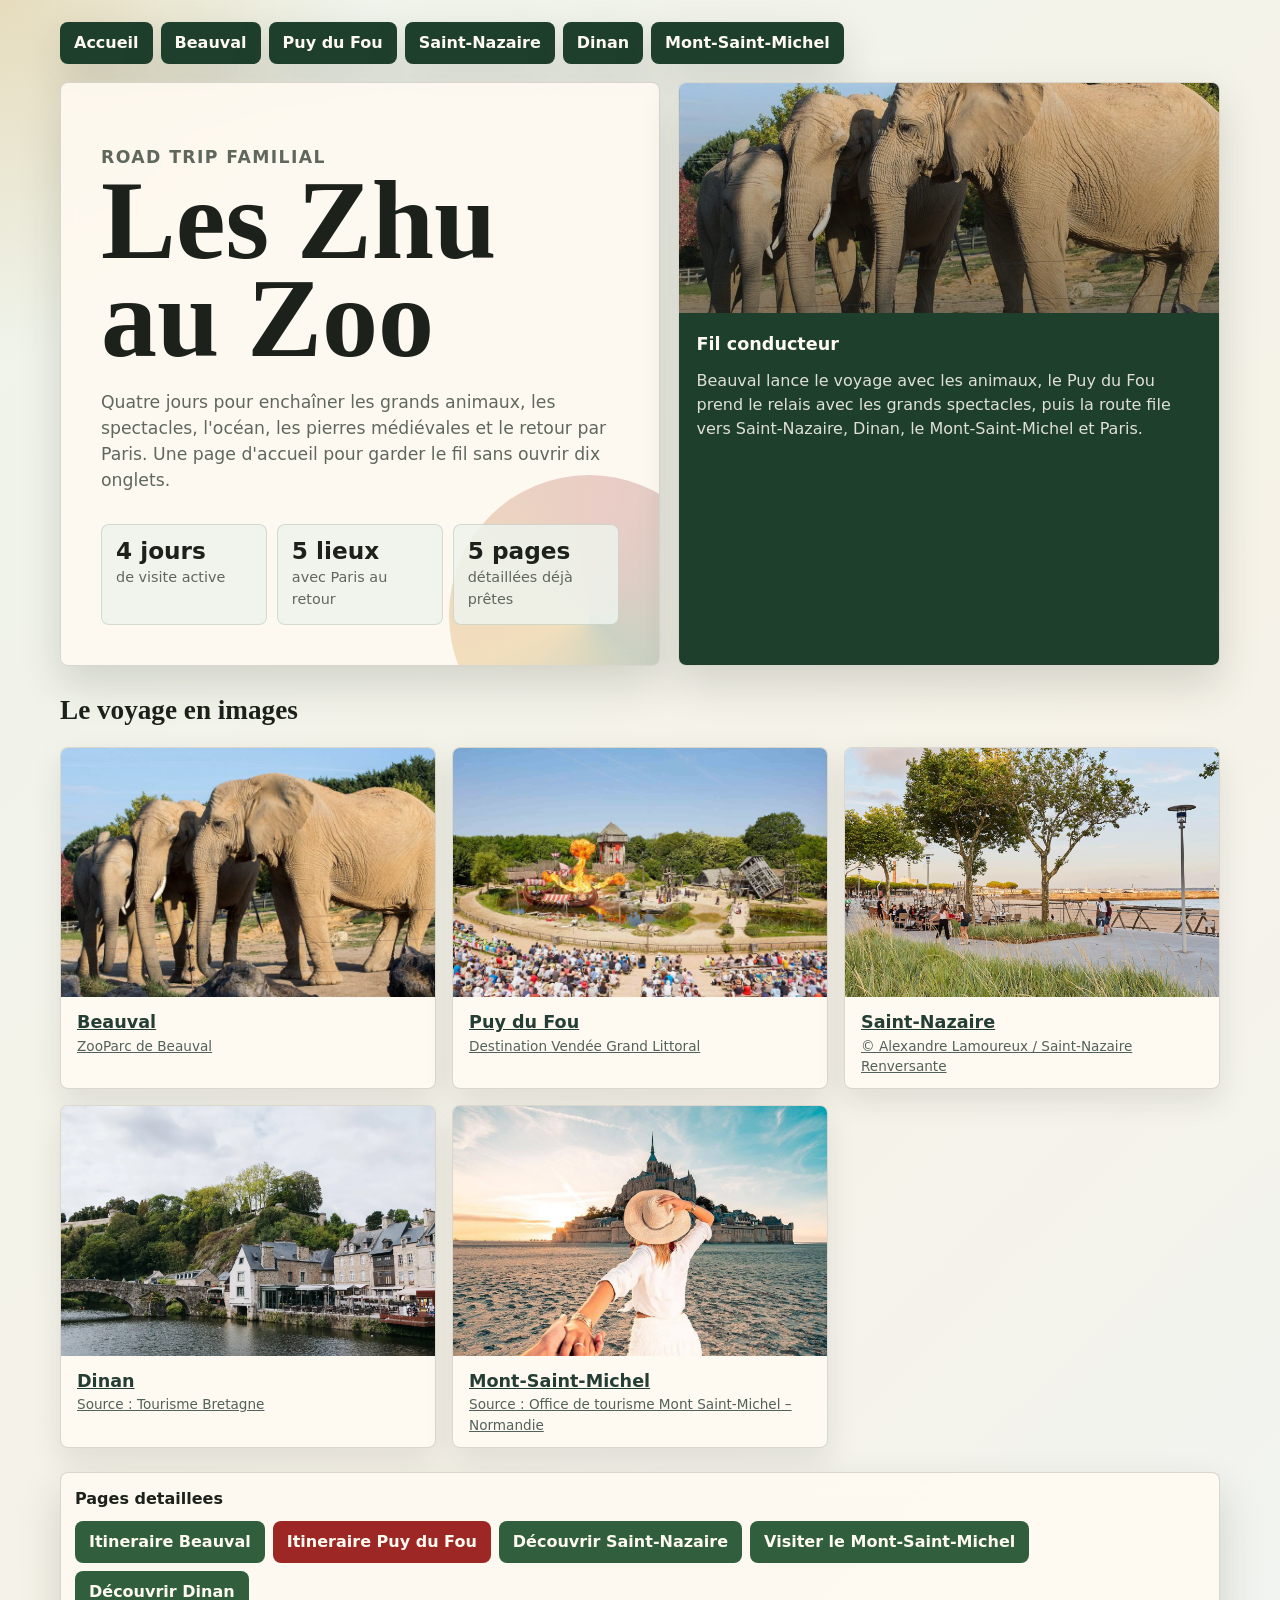
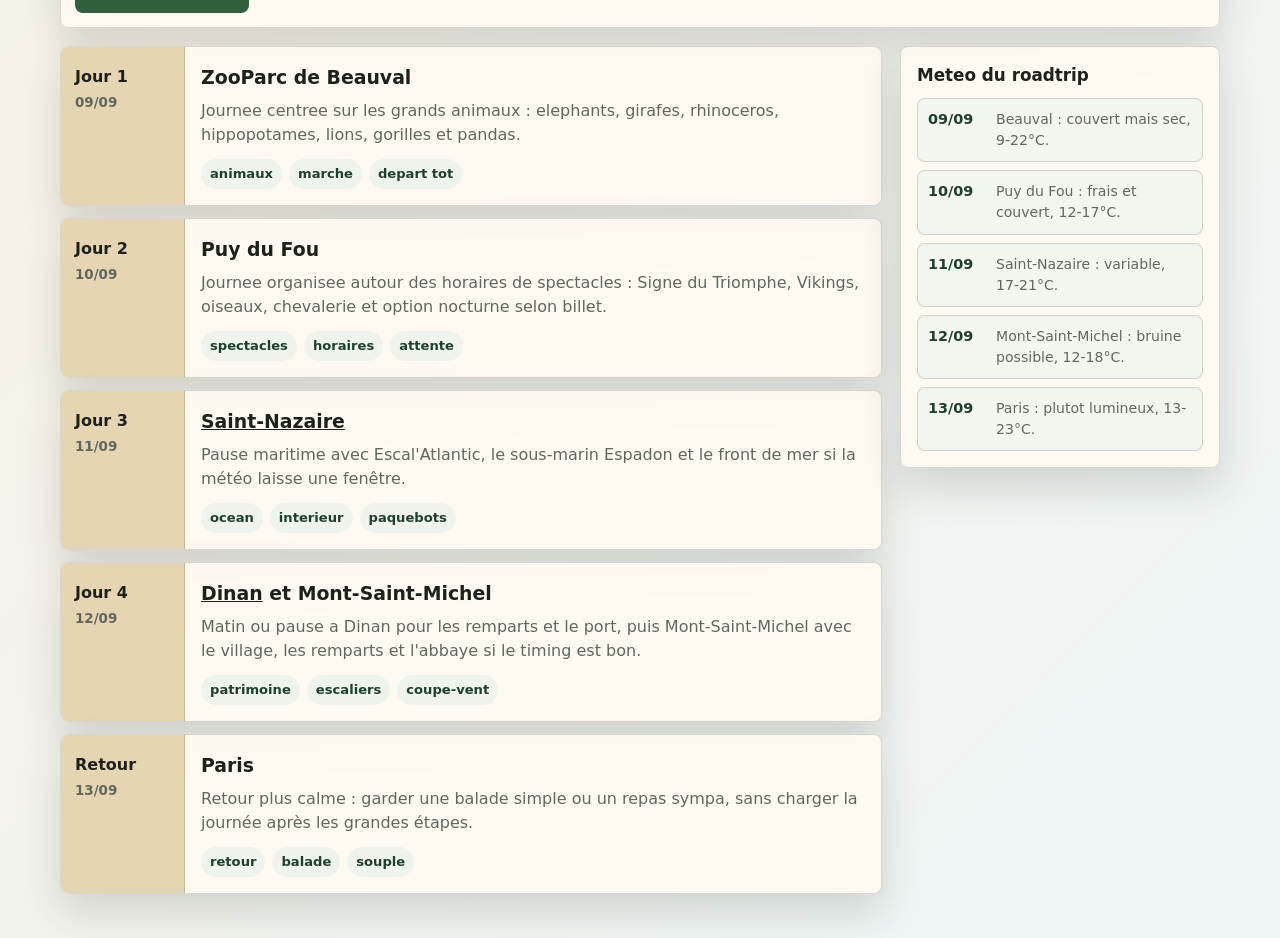
==== Nouveau dossier/index.html @ 9dd78cd7 "Add roadtrip itinerary files" ====
<!doctype html>
<html lang="fr">
<head>
  <meta charset="utf-8">
  <meta name="viewport" content="width=device-width, initial-scale=1">
  <title>Les Zhu au Zoo - Road trip 4 jours</title>
  <meta name="description" content="Page d'accueil du road trip Les Zhu au Zoo : Beauval, Puy du Fou, Saint-Nazaire, Mont-Saint-Michel et Paris.">
  <style>
    :root {
      --ink: #1d211b;
      --muted: #60685d;
      --paper: #f6f2e8;
      --white: #fffaf1;
      --green: #315f3e;
      --green-dark: #1f3f2d;
      --red: #9c2725;
      --gold: #cf9632;
      --blue: #cfe0e6;
      --line: rgba(29, 33, 27, .16);
      --shadow: 0 18px 42px rgba(35, 42, 31, .16);
    }

    * {
      box-sizing: border-box;
    }

    body {
      margin: 0;
      color: var(--ink);
      background:
        radial-gradient(circle at top left, rgba(207, 150, 50, .25), transparent 360px),
        linear-gradient(135deg, #eef4ec 0%, var(--paper) 48%, #edf5f7 100%);
      font-family: ui-sans-serif, system-ui, -apple-system, BlinkMacSystemFont, "Segoe UI", sans-serif;
      line-height: 1.5;
    }

    a {
      color: inherit;
    }

    .shell {
      width: min(1160px, calc(100% - 28px));
      margin: 0 auto;
      padding: 22px 0 44px;
    }

    .hero {
      min-height: 440px;
      display: grid;
      grid-template-columns: minmax(0, 1.05fr) minmax(290px, .95fr);
      gap: 18px;
      margin-bottom: 18px;
    }

    .top-nav { flex-wrap: wrap; gap: 8px;
      grid-column: 1 / -1;
      display: flex;
      justify-content: flex-start;
      flex-wrap: wrap;
      gap: 8px;
      flex-wrap: wrap;
      gap: 8px;
    }

    .home-link {
      display: inline-flex;
      align-items: center;
      justify-content: center;
      min-height: 42px;
      padding: 0 14px;
      border-radius: 8px;
      background: var(--green-dark);
      color: var(--white);
      text-decoration: none;
      font-weight: 850;
      box-shadow: var(--shadow);
    }

    .hero-main,
    .hero-map,
    .day,
    .quick-links,
    .weather {
      border: 1px solid var(--line);
      border-radius: 8px;
      background: rgba(255, 250, 241, .9);
      box-shadow: var(--shadow);
      backdrop-filter: blur(10px);
    }

    .hero-main {
      padding: clamp(22px, 5vw, 40px);
      display: flex;
      flex-direction: column;
      justify-content: space-between;
      overflow: hidden;
      position: relative;
    }

    .hero-main::after {
      content: "";
      position: absolute;
      right: -70px;
      bottom: -90px;
      width: 280px;
      height: 280px;
      border-radius: 50%;
      background: conic-gradient(from 130deg, rgba(49, 95, 62, .30), rgba(207, 150, 50, .32), rgba(156, 39, 37, .25), rgba(49, 95, 62, .30));
      opacity: .85;
    }

    .kicker {
      margin: 0 0 12px;
      color: var(--green-dark);
      font-size: .84rem;
      font-weight: 850;
      letter-spacing: .08em;
      text-transform: uppercase;
    }

    h1 {
      max-width: 11ch;
      margin: 0;
      font-family: Georgia, "Times New Roman", serif;
      font-size: clamp(3rem, 9vw, 7rem);
      line-height: .88;
      letter-spacing: 0;
    }

    .hero-main p {
      max-width: 65ch;
      margin: 22px 0 0;
      color: var(--muted);
      font-size: 1.08rem;
    }

    .stats {
      position: relative;
      z-index: 1;
      display: grid;
      grid-template-columns: repeat(3, minmax(0, 1fr));
      gap: 10px;
      margin-top: 30px;
    }

    .stat {
      padding: 14px;
      border-radius: 8px;
      border: 1px solid rgba(49, 95, 62, .16);
      background: rgba(238, 244, 236, .84);
    }

    .stat strong {
      display: block;
      font-size: 1.45rem;
      line-height: 1;
    }

    .stat span {
      display: block;
      margin-top: 5px;
      color: var(--muted);
      font-size: .9rem;
    }

    .hero-map {
      overflow: hidden;
      display: grid;
      grid-template-rows: 230px 1fr;
    }

    .photo {
      min-height: 230px;
      background:
        linear-gradient(180deg, rgba(29, 33, 27, .08), rgba(29, 33, 27, .50)),
        url("images/beauval.jpg");
      background-size: cover;
      background-position: center;
    }

    .map-copy {
      padding: 18px;
      background: var(--green-dark);
      color: var(--white);
    }

    .map-copy h2 {
      margin: 0 0 12px;
      font-size: 1.1rem;
    }

    .map-copy p {
      margin: 0;
      color: rgba(255, 250, 241, .86);
    }

    .quick-links {
      display: flex;
      flex-wrap: wrap;
      gap: 10px;
      align-items: center;
      justify-content: space-between;
      padding: 14px;
      margin-bottom: 18px;
    }

    .quick-links strong {
      font-size: 1rem;
    }

    .buttons {
      display: flex;
      flex-wrap: wrap;
      gap: 8px;
    }

    .button {
      display: inline-flex;
      align-items: center;
      justify-content: center;
      min-height: 42px;
      padding: 0 14px;
      border-radius: 8px;
      color: var(--white);
      background: var(--green);
      text-decoration: none;
      font-weight: 850;
    }

    .button.red {
      background: var(--red);
    }

    main {
      display: grid;
      grid-template-columns: minmax(0, 1fr) 320px;
      gap: 18px;
      align-items: start;
    }

    .days {
      display: grid;
      gap: 12px;
    }

    .day {
      overflow: hidden;
      display: grid;
      grid-template-columns: 124px 1fr;
    }

    .date {
      padding: 18px 14px;
      background: #e6d5b2;
      border-right: 1px solid var(--line);
      font-weight: 850;
    }

    .date span {
      display: block;
      margin-top: 4px;
      color: var(--muted);
      font-size: .84rem;
      font-weight: 700;
    }

    .day-body {
      padding: 16px;
    }

    .day h2 {
      margin: 0 0 8px;
      font-size: 1.18rem;
    }

    .day p {
      margin: 0;
      color: var(--muted);
    }

    .tags {
      display: flex;
      flex-wrap: wrap;
      gap: 7px;
      margin-top: 12px;
    }

    .tag {
      padding: 5px 9px;
      border-radius: 999px;
      background: #eef4ec;
      color: var(--green-dark);
      font-size: .82rem;
      font-weight: 800;
    }

    aside {
      position: sticky;
      top: 16px;
      display: grid;
      gap: 14px;
    }

    .weather {
      padding: 16px;
    }

    .weather h2 {
      margin: 0 0 10px;
      font-size: 1.05rem;
    }

    .weather-list {
      display: grid;
      gap: 8px;
    }

    .weather-day {
      display: grid;
      grid-template-columns: 58px 1fr;
      gap: 10px;
      padding: 10px;
      border: 1px solid var(--line);
      border-radius: 8px;
      background: rgba(238, 244, 236, .72);
    }

    .weather-day strong,
    .weather-day span {
      display: block;
    }

    .weather-day strong {
      color: var(--green-dark);
      font-size: .9rem;
    }

    .weather-day span {
      color: var(--muted);
      font-size: .88rem;
    }

    @media (max-width: 860px) {
      .hero,
      main {
        grid-template-columns: 1fr;
      }

      aside {
        position: static;
      }

      .stats {
        grid-template-columns: 1fr;
      }
    }

    @media (max-width: 560px) {
      .shell {
        width: min(100% - 18px, 1160px);
        padding-top: 9px;
      }

      .day {
        grid-template-columns: 1fr;
      }

      .date {
        border-right: 0;
        border-bottom: 1px solid var(--line);
        padding: 12px 14px;
      }
    }
  </style>
  <link rel="stylesheet" href="photos.css">
</head>
<body>
  <div class="shell">
    <header class="hero">
      <nav class="top-nav" aria-label="Navigation principale" style="flex-wrap:wrap;gap:8px"><a class="home-link" href="index.html" aria-current="page">Accueil</a>
<a class="home-link" href="beauval-grands-animaux.html">Beauval</a>
<a class="home-link" href="puy-du-fou-1-jour.html">Puy du Fou</a>
<a class="home-link" href="saint-nazaire.html">Saint-Nazaire</a>
<a class="home-link" href="dinan.html">Dinan</a>
<a class="home-link" href="mont-saint-michel.html">Mont-Saint-Michel</a></nav>

      <section class="hero-main" aria-labelledby="page-title">
        <div>
          <p class="kicker">Road trip familial</p>
          <h1 id="page-title">Les Zhu au Zoo</h1>
          <p>Quatre jours pour enchaîner les grands animaux, les spectacles, l'océan, les pierres médiévales et le retour par Paris. Une page d'accueil pour garder le fil sans ouvrir dix onglets.</p>
        </div>
        <div class="stats" aria-label="Resume du voyage">
          <div class="stat"><strong>4 jours</strong><span>de visite active</span></div>
          <div class="stat"><strong>5 lieux</strong><span>avec Paris au retour</span></div>
          <div class="stat"><strong>5 pages</strong><span>détaillées déjà prêtes</span></div>
        </div>
      </section>

      <section class="hero-map" aria-label="Apercu du voyage">
        <div class="photo" role="img" aria-label="Elephants du ZooParc de Beauval"></div>
        <div class="map-copy">
          <h2>Fil conducteur</h2>
          <p>Beauval lance le voyage avec les animaux, le Puy du Fou prend le relais avec les grands spectacles, puis la route file vers Saint-Nazaire, Dinan, le Mont-Saint-Michel et Paris.</p>
        </div>
      </section>
    </header>
<section class="trip-photos" aria-labelledby="photos-title"><h2 id="photos-title">Le voyage en images</h2><div class="trip-gallery"><figure class="trip-photo"><a href="beauval-grands-animaux.html"><img src="images/beauval.jpg" alt="Éléphants dans leur espace au ZooParc de Beauval" width="1600" height="900" loading="lazy" decoding="async"></a><figcaption><strong><a href="beauval-grands-animaux.html">Beauval</a></strong><a href="https://www.zoobeauval.com/">ZooParc de Beauval</a></figcaption></figure><figure class="trip-photo"><a href="puy-du-fou-1-jour.html"><img src="images/puy-du-fou.jpg" alt="Scène du spectacle Les Vikings au Puy du Fou" width="1600" height="900" loading="lazy" decoding="async"></a><figcaption><strong><a href="puy-du-fou-1-jour.html">Puy du Fou</a></strong><a href="https://www.destination-vendeegrandlittoral.com/">Destination Vendée Grand Littoral</a></figcaption></figure><figure class="trip-photo"><a href="saint-nazaire.html"><img src="images/saint-nazaire.jpg" alt="Promenade arborée le long de la plage de Saint-Nazaire" width="1600" height="900" loading="lazy" decoding="async"></a><figcaption><strong><a href="saint-nazaire.html">Saint-Nazaire</a></strong><a href="https://www.saint-nazaire-tourisme.com/decouvrir/decouvrir-la-mer/front-de-mer-de-saint-nazaire/">© Alexandre Lamoureux / Saint-Nazaire Renversante</a></figcaption></figure><figure class="trip-photo"><a href="dinan.html"><img src="images/dinan.webp" alt="Pont de pierre et maisons du port de Dinan au bord de la Rance" width="1600" height="900" loading="lazy" decoding="async"></a><figcaption><strong><a href="dinan.html">Dinan</a></strong><a href="https://www.tourismebretagne.com/destinations/les-10-destinations/cap-frehel-saint-malo-baie-du-mont-saint-michel/dinan/">Source : Tourisme Bretagne</a></figcaption></figure><figure class="trip-photo"><a href="mont-saint-michel.html"><img src="images/mont-saint-michel.jpg" alt="Une visiteuse face au Mont-Saint-Michel au coucher du soleil" width="1600" height="900" loading="lazy" decoding="async"></a><figcaption><strong><a href="mont-saint-michel.html">Mont-Saint-Michel</a></strong><a href="https://www.ot-montsaintmichel.com/">Source : Office de tourisme Mont Saint-Michel – Normandie</a></figcaption></figure></div></section>

    <section class="quick-links" aria-label="Pages detaillees">
      <strong>Pages detaillees</strong>
      <div class="buttons">
        <a class="button" href="beauval-grands-animaux.html">Itineraire Beauval</a>
        <a class="button red" href="puy-du-fou-1-jour.html">Itineraire Puy du Fou</a>
        <a class="button" href="saint-nazaire.html">Découvrir Saint-Nazaire</a>
        <a class="button" href="mont-saint-michel.html">Visiter le Mont-Saint-Michel</a>
        <a class="button" href="dinan.html">Découvrir Dinan</a>
      </div>
    </section>

    <main>
      <section class="days" aria-label="Programme du road trip">
        <article class="day">
          <div class="date">Jour 1<span>09/09</span></div>
          <div class="day-body">
            <h2>ZooParc de Beauval</h2>
            <p>Journee centree sur les grands animaux : elephants, girafes, rhinoceros, hippopotames, lions, gorilles et pandas.</p>
            <div class="tags"><span class="tag">animaux</span><span class="tag">marche</span><span class="tag">depart tot</span></div>
          </div>
        </article>

        <article class="day">
          <div class="date">Jour 2<span>10/09</span></div>
          <div class="day-body">
            <h2>Puy du Fou</h2>
            <p>Journee organisee autour des horaires de spectacles : Signe du Triomphe, Vikings, oiseaux, chevalerie et option nocturne selon billet.</p>
            <div class="tags"><span class="tag">spectacles</span><span class="tag">horaires</span><span class="tag">attente</span></div>
          </div>
        </article>

        <article class="day">
          <div class="date">Jour 3<span>11/09</span></div>
          <div class="day-body">
            <h2><a href="saint-nazaire.html">Saint-Nazaire</a></h2>
            <p>Pause maritime avec Escal'Atlantic, le sous-marin Espadon et le front de mer si la météo laisse une fenêtre.</p>
            <div class="tags"><span class="tag">ocean</span><span class="tag">interieur</span><span class="tag">paquebots</span></div>
          </div>
        </article>

        <article class="day">
          <div class="date">Jour 4<span>12/09</span></div>
          <div class="day-body">
            <h2><a href="dinan.html">Dinan</a> et Mont-Saint-Michel</h2>
            <p>Matin ou pause a Dinan pour les remparts et le port, puis Mont-Saint-Michel avec le village, les remparts et l'abbaye si le timing est bon.</p>
            <div class="tags"><span class="tag">patrimoine</span><span class="tag">escaliers</span><span class="tag">coupe-vent</span></div>
          </div>
        </article>

        <article class="day">
          <div class="date">Retour<span>13/09</span></div>
          <div class="day-body">
            <h2>Paris</h2>
            <p>Retour plus calme : garder une balade simple ou un repas sympa, sans charger la journée après les grandes étapes.</p>
            <div class="tags"><span class="tag">retour</span><span class="tag">balade</span><span class="tag">souple</span></div>
          </div>
        </article>
      </section>

      <aside>
        <section class="weather" aria-label="Meteo du road trip">
          <h2>Meteo du roadtrip</h2>
          <div class="weather-list">
            <div class="weather-day"><strong>09/09</strong><span>Beauval : couvert mais sec, 9-22°C.</span></div>
            <div class="weather-day"><strong>10/09</strong><span>Puy du Fou : frais et couvert, 12-17°C.</span></div>
            <div class="weather-day"><strong>11/09</strong><span>Saint-Nazaire : variable, 17-21°C.</span></div>
            <div class="weather-day"><strong>12/09</strong><span>Mont-Saint-Michel : bruine possible, 12-18°C.</span></div>
            <div class="weather-day"><strong>13/09</strong><span>Paris : plutot lumineux, 13-23°C.</span></div>
          </div>
        </section>
      </aside>
    </main>
  </div>
</body>
</html>
---- Nouveau dossier/photos.css ----
/* Photos du carnet de voyage */
.trip-photos { margin:24px 0; }
.trip-photos h2 { font-family:Georgia,serif; font-size:1.7rem; margin:0 0 16px; }
.trip-gallery { display:grid; grid-template-columns:repeat(3,minmax(0,1fr)); gap:16px; }
.trip-photo { min-width:0; margin:0 0 20px; overflow:hidden; border:1px solid rgba(29,33,27,.16); border-radius:8px; background:#fffaf1; box-shadow:0 12px 30px rgba(29,33,27,.1); }
.trip-photo img { display:block; width:100%; height:auto; aspect-ratio: 16 / 7; object-fit:cover; }
.trip-photo figcaption { padding:12px 16px; color:#52615b; font-size:.85rem; line-height:1.5; }
.trip-photo figcaption a { color:inherit; }
.trip-photo figcaption strong { display:block; font-size:1.1rem; color:#243e35; }
.trip-gallery .trip-photo { margin:0; }
.trip-gallery img { aspect-ratio: 3 / 2; }
.trip-gallery a:focus-visible { outline:3px solid #c9922e; outline-offset:-3px; }
@media(max-width:800px) { .trip-gallery { grid-template-columns:repeat(2,minmax(0,1fr)); } }
@media(max-width:520px) { .trip-gallery { grid-template-columns:1fr; } .trip-photo img { aspect-ratio:4 / 3; } }
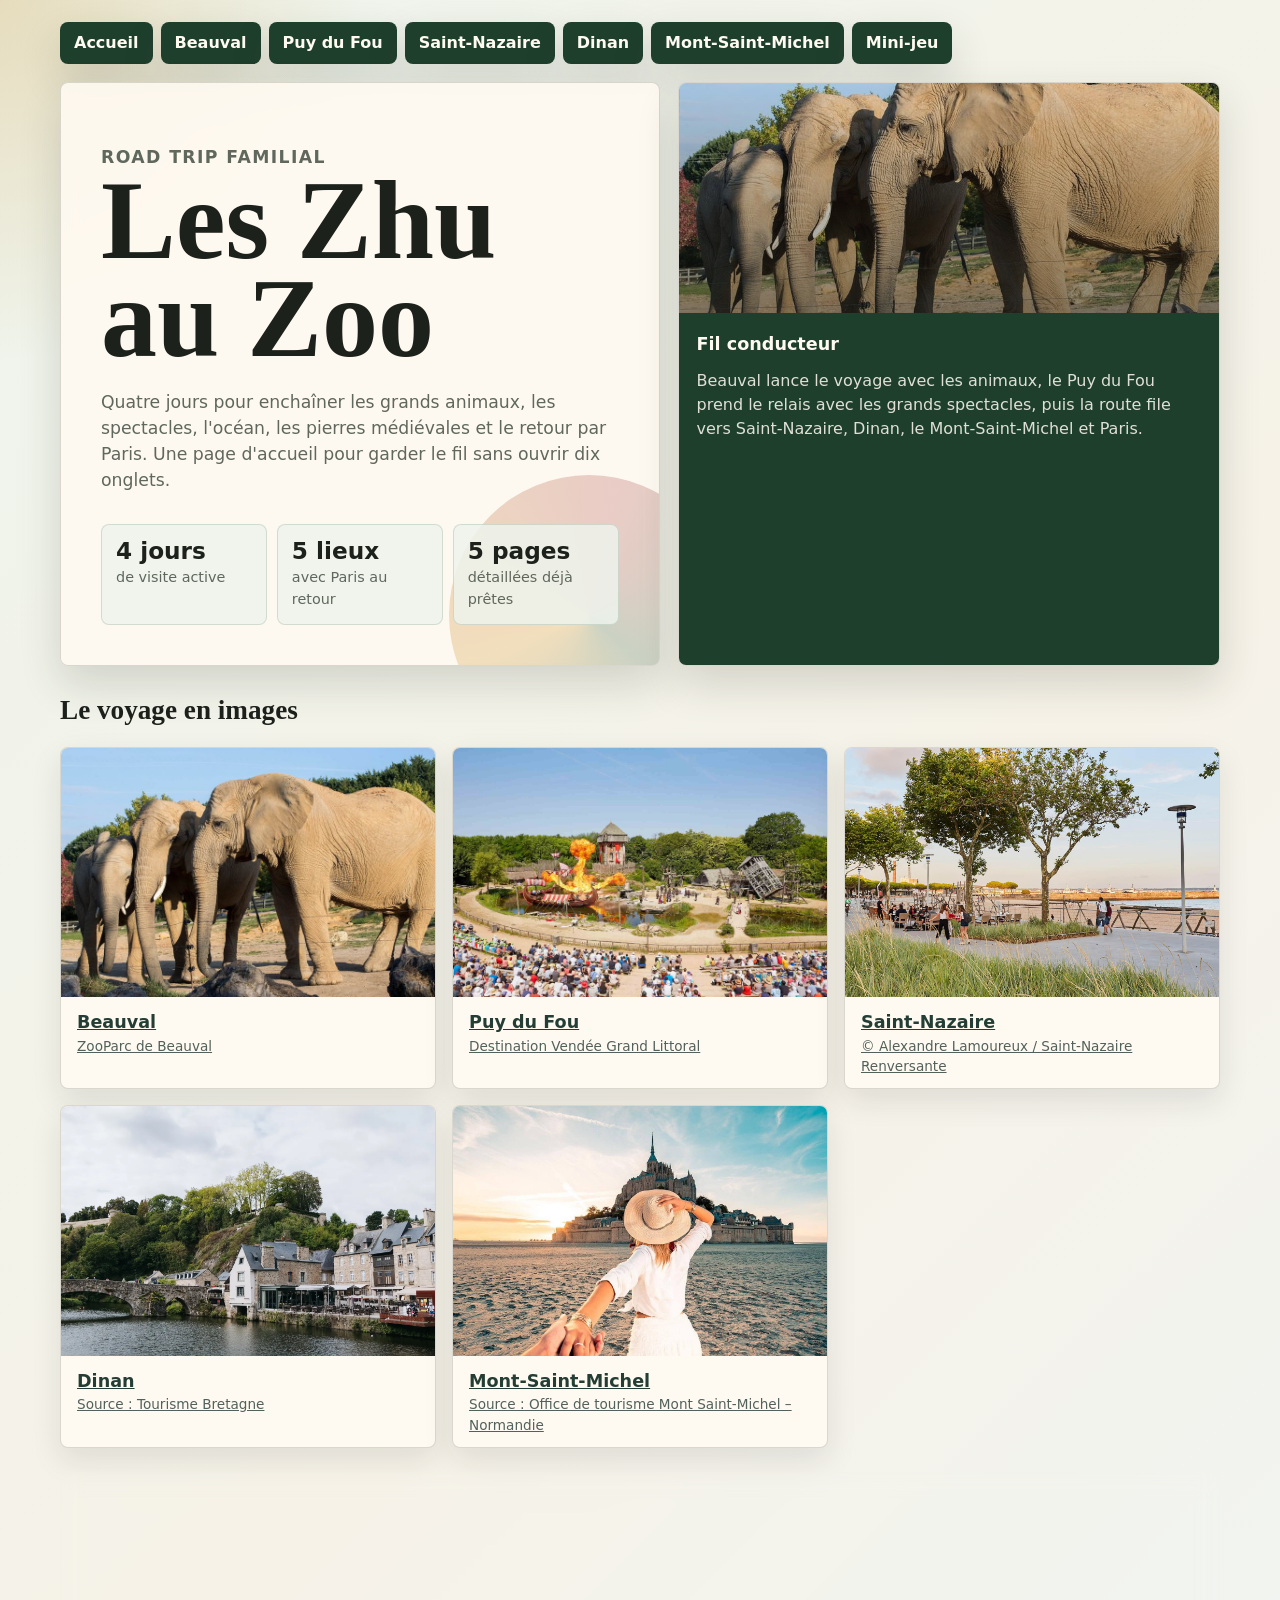
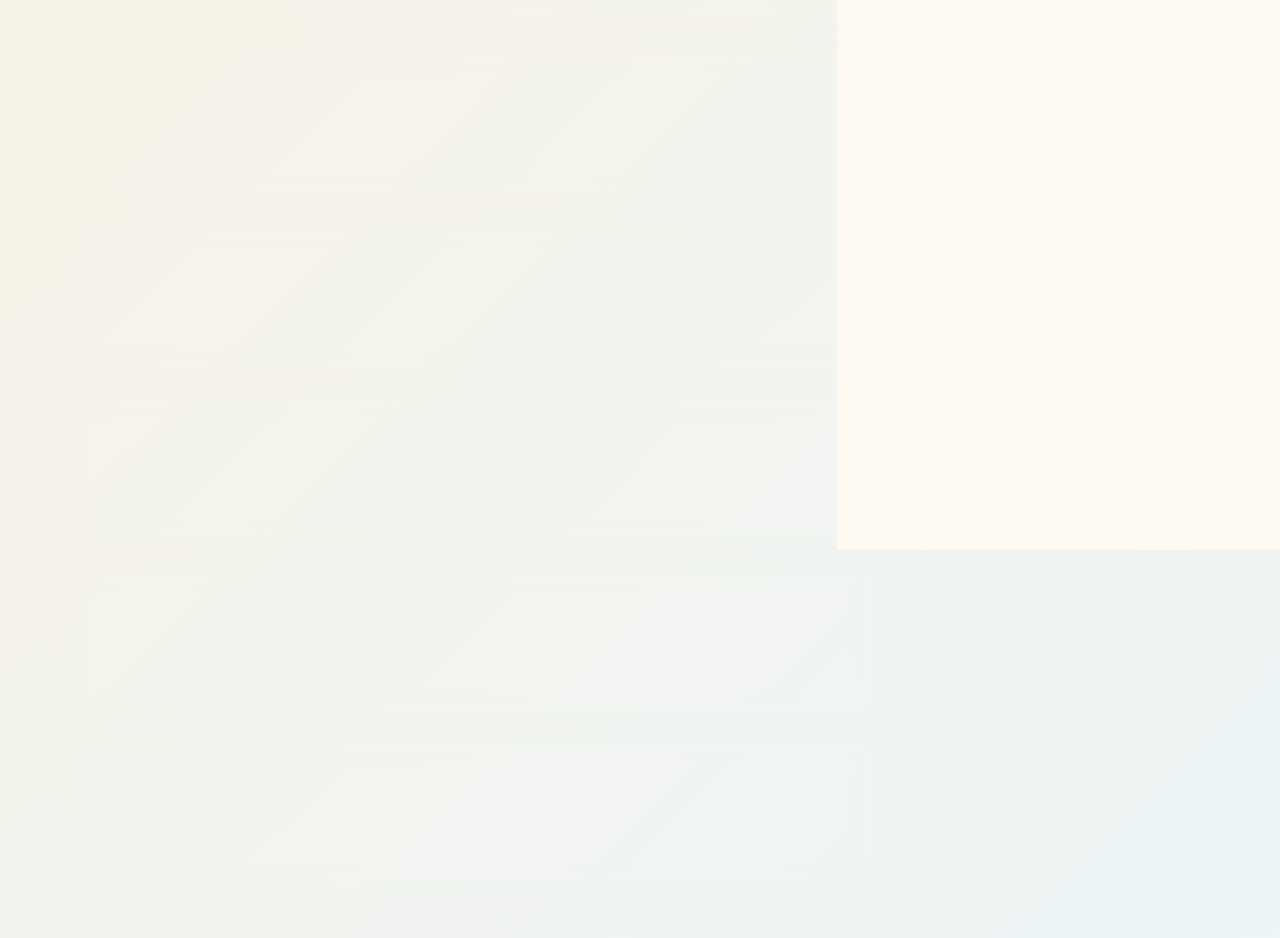
==== commit 9041868a: "Add roadtrip planning mini game" ====
--- a/Nouveau dossier/index.html
+++ b/Nouveau dossier/index.html
@@ -382,7 +382,8 @@
 <a class="home-link" href="puy-du-fou-1-jour.html">Puy du Fou</a>
 <a class="home-link" href="saint-nazaire.html">Saint-Nazaire</a>
 <a class="home-link" href="dinan.html">Dinan</a>
-<a class="home-link" href="mont-saint-michel.html">Mont-Saint-Michel</a></nav>
+<a class="home-link" href="mont-saint-michel.html">Mont-Saint-Michel</a>
+<a class="home-link" href="jeu-roadtrip.html">Mini-jeu</a></nav>
 
       <section class="hero-main" aria-labelledby="page-title">
         <div>
@@ -410,6 +411,7 @@
     <section class="quick-links" aria-label="Pages detaillees">
       <strong>Pages detaillees</strong>
       <div class="buttons">
+        <a class="button red" href="jeu-roadtrip.html">Lancer le mini-jeu</a>
         <a class="button" href="beauval-grands-animaux.html">Itineraire Beauval</a>
         <a class="button red" href="puy-du-fou-1-jour.html">Itineraire Puy du Fou</a>
         <a class="button" href="saint-nazaire.html">Découvrir Saint-Nazaire</a>
@@ -487,4 +489,3 @@
 
 
 
-
